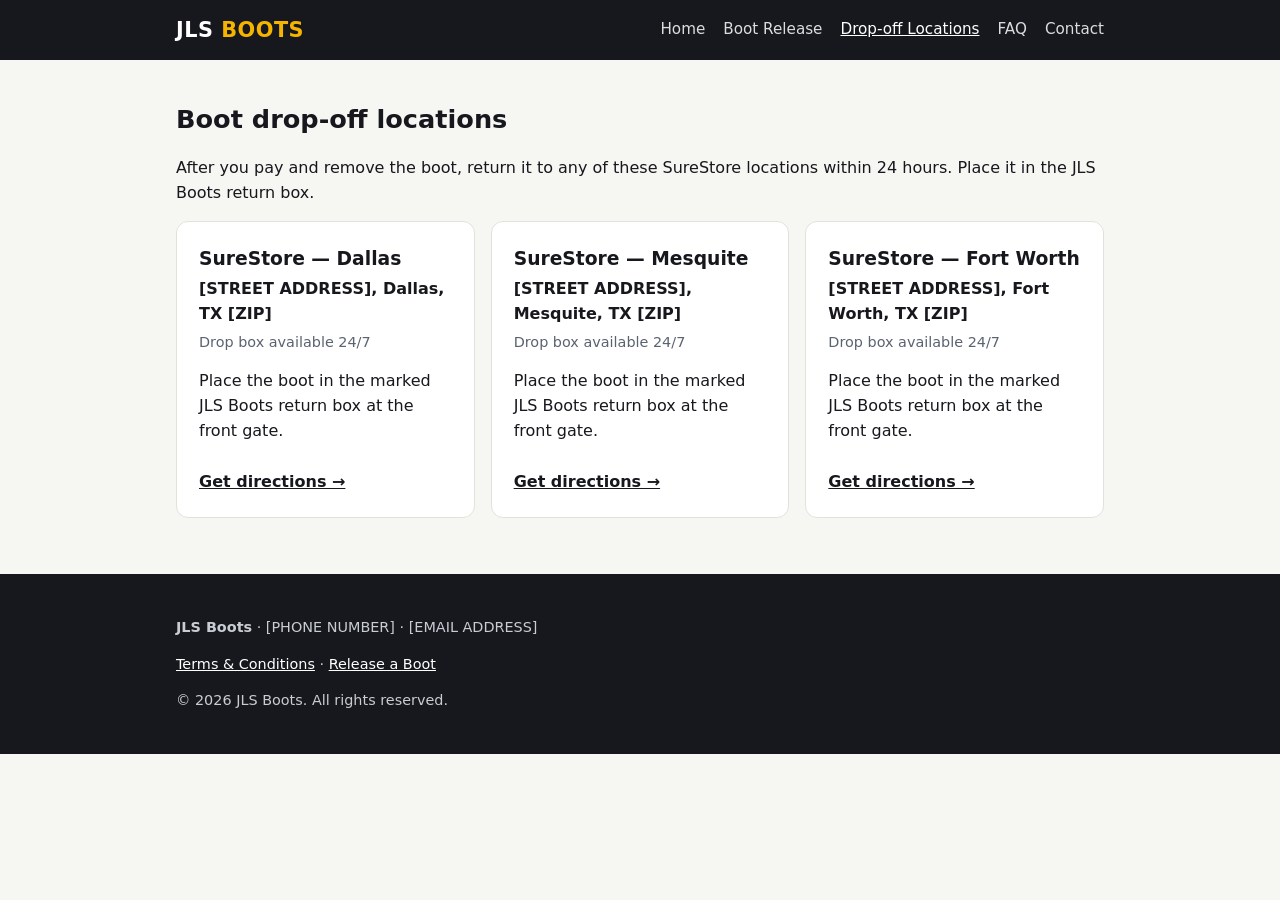
==== locations.html @ e4f5a92e "JLS Boots boot release website Co-Authored-By: Claude Opus 5.5 <noreply@anthropic.com> Claude-Sessio" ====
<!doctype html>
<html lang="en">
<head>
<meta charset="utf-8">
<meta name="viewport" content="width=device-width, initial-scale=1">
<title>Boot Drop-off Locations | JLS Boots</title>
<link rel="stylesheet" href="styles.css">
<script src="config.js"></script>
</head>
<body data-page="locations">
<header id="site-header"></header>

<main>
  <div class="wrap">
    <h2>Boot drop-off locations</h2>
    <p>After you pay and remove the boot, return it to any of these SureStore locations within <span data-fill="returnWindowHours"></span> hours. Place it in the JLS Boots return box.</p>
    <div class="grid" id="locations"></div>
  </div>
</main>

<footer id="site-footer"></footer>
<script src="app.js"></script>
<script>renderLocations(document.getElementById("locations"));</script>
</body>
</html>
---- styles.css ----
:root {
  --ink: #16181d;
  --muted: #5b6270;
  --bg: #f6f6f3;
  --card: #ffffff;
  --line: #e2e2dc;
  --brand: #f5b400;
  --brand-ink: #1a1400;
  --danger: #b42318;
  --ok: #157f3b;
  --radius: 12px;
}

* { box-sizing: border-box; }

body {
  margin: 0;
  font-family: system-ui, -apple-system, "Segoe UI", Roboto, Arial, sans-serif;
  color: var(--ink);
  background: var(--bg);
  line-height: 1.55;
}

a { color: inherit; }

.wrap { max-width: 960px; margin: 0 auto; padding: 0 16px; }

/* Header */
.site-header { background: var(--ink); color: #fff; }
.site-header .wrap { display: flex; align-items: center; justify-content: space-between; gap: 16px; padding-top: 14px; padding-bottom: 14px; flex-wrap: wrap; }
.logo { font-weight: 800; font-size: 1.3rem; letter-spacing: .5px; text-decoration: none; }
.logo span { color: var(--brand); }
.nav { display: flex; gap: 18px; flex-wrap: wrap; }
.nav a { text-decoration: none; opacity: .85; font-size: .95rem; }
.nav a:hover, .nav a.active { opacity: 1; text-decoration: underline; }

/* Hero */
.hero { background: var(--ink); color: #fff; padding: 48px 0 56px; border-top: 1px solid #2a2d35; }
.hero h1 { font-size: clamp(2rem, 5vw, 3rem); margin: 0 0 12px; line-height: 1.1; }
.hero p { font-size: 1.1rem; max-width: 620px; opacity: .9; margin: 0 0 24px; }

.btn { display: inline-block; background: var(--brand); color: var(--brand-ink); font-weight: 700; padding: 14px 26px; border-radius: 999px; text-decoration: none; border: 0; font-size: 1rem; cursor: pointer; }
.btn:hover { filter: brightness(1.05); }
.btn:disabled { opacity: .5; cursor: not-allowed; }
.btn.secondary { background: transparent; color: inherit; border: 2px solid currentColor; }

main { padding: 40px 0 56px; }
h2 { font-size: 1.6rem; margin: 0 0 16px; }
h3 { margin: 0 0 6px; }

.card { background: var(--card); border: 1px solid var(--line); border-radius: var(--radius); padding: 22px; }
.grid { display: grid; gap: 16px; grid-template-columns: repeat(auto-fit, minmax(220px, 1fr)); }

.step-num { display: inline-grid; place-items: center; width: 34px; height: 34px; border-radius: 50%; background: var(--brand); color: var(--brand-ink); font-weight: 800; margin-bottom: 10px; }

.notice { border-left: 4px solid var(--danger); background: #fff4f2; padding: 14px 16px; border-radius: 8px; margin: 24px 0; }
.notice.ok { border-color: var(--ok); background: #effaf3; }
.notice.info { border-color: var(--brand); background: #fffaeb; }

/* Form */
form .field { margin-bottom: 18px; }
label { display: block; font-weight: 600; margin-bottom: 6px; }
input[type=text], input[type=email], input[type=tel], select {
  width: 100%; padding: 12px; border: 1px solid #c9c9c2; border-radius: 8px; font-size: 1rem; background: #fff;
}
.check { display: flex; gap: 10px; align-items: flex-start; font-weight: 400; }
.check input { margin-top: 5px; }
.hint { color: var(--muted); font-size: .9rem; margin-top: 4px; }
.price-box { font-size: 1.4rem; font-weight: 800; margin: 8px 0 18px; }

.boot-picker { display: grid; grid-template-columns: repeat(auto-fill, minmax(110px, 1fr)); gap: 10px; }
.boot-picker label { margin: 0; }
.boot-picker input { position: absolute; opacity: 0; }
.boot-picker .tile { display: block; text-align: center; border: 2px solid var(--line); border-radius: 10px; padding: 12px 6px; background: #fff; cursor: pointer; font-weight: 400; }
.boot-picker .tile b { display: block; font-size: 1.15rem; }
.boot-picker input:checked + .tile { border-color: var(--ink); background: #fffaeb; }
.boot-picker input:focus-visible + .tile { outline: 3px solid var(--brand); }

.loc h3 { margin-bottom: 4px; }
.loc .addr { font-weight: 600; }
.loc a.map { display: inline-block; margin-top: 10px; font-weight: 600; }

.faq details { background: var(--card); border: 1px solid var(--line); border-radius: 10px; padding: 14px 18px; margin-bottom: 10px; }
.faq summary { font-weight: 700; cursor: pointer; }

.countdown { font-size: 1.5rem; font-weight: 800; }

/* Footer */
.site-footer { background: var(--ink); color: #c9ccd3; padding: 28px 0; font-size: .9rem; }
.site-footer a { color: #fff; }
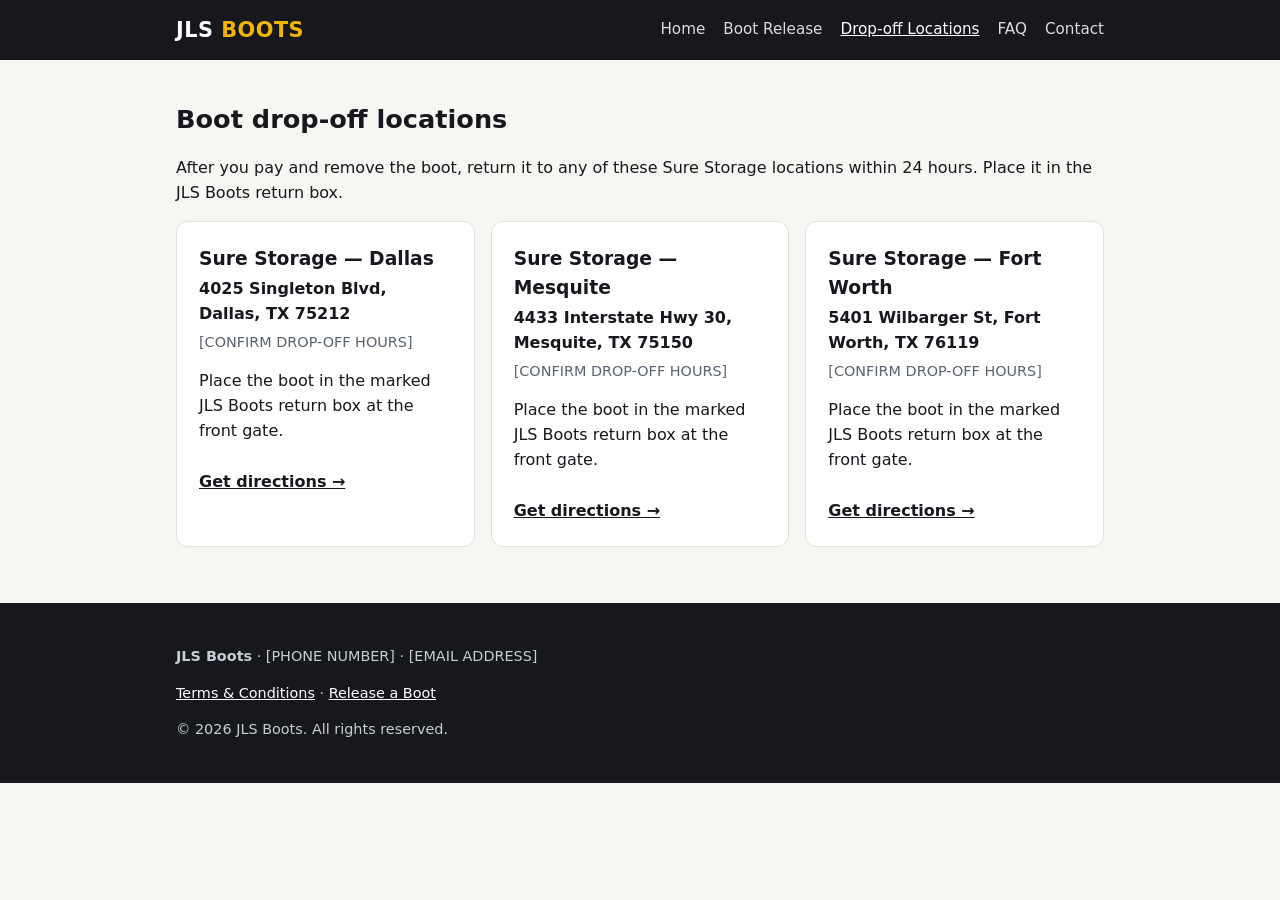
==== commit 9516831f: "Add Sure Storage yard addresses Co-Authored-By: Claude Opus 5.5 <noreply@anthropic.com> Claude-Sessi" ====
--- a/locations.html
+++ b/locations.html
@@ -13,7 +13,7 @@
 <main>
   <div class="wrap">
     <h2>Boot drop-off locations</h2>
-    <p>After you pay and remove the boot, return it to any of these SureStore locations within <span data-fill="returnWindowHours"></span> hours. Place it in the JLS Boots return box.</p>
+    <p>After you pay and remove the boot, return it to any of these Sure Storage locations within <span data-fill="returnWindowHours"></span> hours. Place it in the JLS Boots return box.</p>
     <div class="grid" id="locations"></div>
   </div>
 </main>
